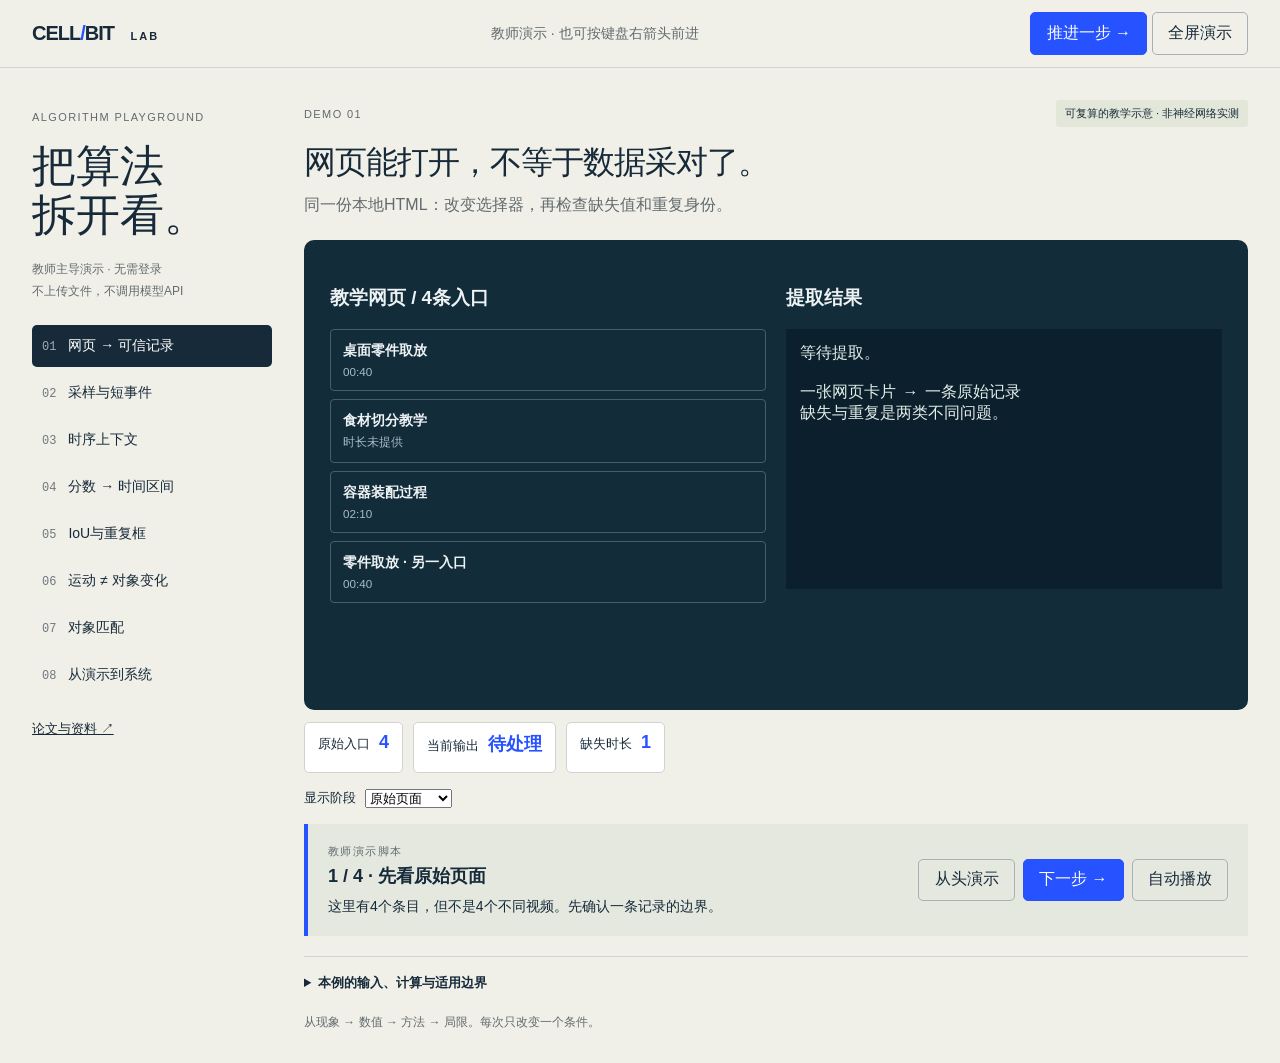
==== lab/index.html @ ec16a0c6 "Add interactive vision algorithm lab" ====
<!doctype html>
<html lang="zh-CN">
<head><meta charset="utf-8"><meta name="viewport" content="width=device-width,initial-scale=1"><meta name="description" content="CellBit 视觉算法演示台：由教师逐步演示采集、采样、时间定位、对象匹配与变化检测。"><title>CellBit Lab · 从视频到变化</title><link rel="icon" href="../favicon.svg"><link rel="stylesheet" href="lab.css"><script src="math.js" defer></script><script src="lab.js" defer></script></head>
<body>
<a href="#demo-stage" class="skip">跳至演示</a>
<header><a class="brand" href="../index.html">CELL<span>/</span>BIT <small>LAB</small></a><span class="header-title">教师演示 · 也可按键盘右箭头前进</span><div><button id="next-top" class="primary">推进一步 →</button> <button id="fullscreen">全屏演示</button></div></header>
<main>
<aside><p class="eyebrow">ALGORITHM PLAYGROUND</p><h1>把算法<br>拆开看。</h1><p class="intro">教师主导演示 · 无需登录<br>不上传文件，不调用模型API</p><nav id="nav" aria-label="选择演示"></nav><a class="reading" href="sources.html">论文与资料 ↗</a></aside>
<section class="workspace" id="demo-stage" tabindex="-1"><div class="section-top"><span id="demo-index" class="eyebrow"></span><span class="tag">可复算的教学示意 · 非神经网络实测</span></div><h2 id="title"></h2><p id="subtitle"></p>
<div class="display"><canvas id="view" width="1100" height="470" role="img" aria-label="算法输入、中间过程和输出可视化"></canvas><div id="html-view" hidden></div></div>
<div class="readout" id="readout" aria-live="polite"></div><div id="controls" class="controls"></div>
<div class="tour"><div><span class="eyebrow">教师演示脚本</span><strong id="step-title"></strong><p id="step-text"></p></div><div class="tour-buttons"><button id="reset">从头演示</button><button class="primary" id="next">下一步 →</button><button id="play">自动播放</button></div></div>
<details><summary>本例的输入、计算与适用边界</summary><p id="limits"></p><pre id="formula"></pre></details>
<footer>从现象 → 数值 → 方法 → 局限。每次只改变一个条件。</footer>
</section></main></body></html>
---- lab/lab.css ----
:root{--paper:#f1f0e8;--ink:#172a3a;--muted:#626b6f;--blue:#2752ff;--lime:#c8ff2f;--orange:#ff744c;--line:#d0d4d0}*{box-sizing:border-box}body{margin:0;background:var(--paper);color:var(--ink);font-family:Arial,"Microsoft YaHei",sans-serif}a{color:inherit}button,input,select{font:inherit}button{min-height:42px;padding:.6rem .95rem;border:1px solid #a7b0b3;border-radius:5px;background:transparent;color:var(--ink);cursor:pointer}button:hover{background:#e2e7e1}button:focus-visible,a:focus-visible,input:focus-visible{outline:3px solid var(--blue);outline-offset:3px}button:disabled{opacity:.45;cursor:default}.primary{background:var(--blue);border-color:var(--blue);color:white}.primary:hover{background:#143bd6}header{height:68px;display:flex;align-items:center;justify-content:space-between;padding:0 32px;border-bottom:1px solid var(--line)}.brand{text-decoration:none;font-size:20px;font-weight:800;letter-spacing:-1px}.brand span{color:var(--blue)}.brand small{font-size:11px;letter-spacing:2px;margin-left:12px}.header-title{color:var(--muted);font-size:14px}main{max-width:1620px;margin:auto;display:grid;grid-template-columns:240px minmax(0,1fr);gap:32px;padding:32px}aside h1{font-size:44px;line-height:1.12;font-weight:500;margin:18px 0}.eyebrow{font-size:11px;letter-spacing:1.4px;text-transform:uppercase;color:var(--muted)}.intro{font-size:12px;line-height:1.9;color:var(--muted)}nav{display:flex;flex-direction:column;gap:5px;margin-top:22px}nav button{text-align:left;border:none;padding:11px 10px;font-size:14px}nav button[aria-current=true]{background:var(--ink);color:white}nav .n{font:12px Consolas,monospace;opacity:.6;margin-right:12px}.reading{display:inline-block;margin-top:24px;font-size:13px}.workspace{min-width:0}.section-top{display:flex;gap:14px;justify-content:space-between;align-items:center}.tag{background:#e2e7d9;padding:6px 9px;font-size:11px;border-radius:3px}h2{font-size:32px;margin:14px 0 8px;font-weight:550;letter-spacing:-1px}#subtitle{color:var(--muted);line-height:1.55;margin:0 0 22px}.display{background:#132c3a;border-radius:10px;overflow:hidden;position:relative}canvas{display:block;width:100%;height:auto}.readout{display:flex;flex-wrap:wrap;gap:10px;min-height:51px;margin-top:12px}.metric{background:white;border:1px solid var(--line);padding:9px 13px;border-radius:5px;font-size:13px}.metric b{color:var(--blue);font-size:18px;margin-left:9px;font-variant-numeric:tabular-nums}.controls{display:flex;gap:18px;flex-wrap:wrap;padding:16px 0}.control{font-size:13px;display:flex;gap:9px;align-items:center;flex-wrap:wrap}.control input[type=range]{width:150px;accent-color:var(--blue)}.control output{font-family:Consolas,monospace;min-width:32px}.tour{background:#e4e8df;border-left:4px solid var(--blue);padding:17px 20px;display:flex;align-items:center;justify-content:space-between;gap:20px}.tour strong{display:block;margin-top:5px;font-size:18px}.tour p{font-size:14px;line-height:1.7;max-width:720px;margin:7px 0 0}.tour-buttons{display:flex;gap:8px;flex-wrap:wrap;min-width:180px;justify-content:flex-end}details{border-top:1px solid var(--line);margin-top:20px;padding-top:14px;font-size:13px;line-height:1.8}summary{cursor:pointer;font-weight:bold}pre{white-space:pre-wrap;word-break:break-word;background:#e5e9e8;padding:14px;font-size:13px}footer{font-size:12px;color:var(--muted);margin-top:20px}.skip{position:fixed;top:-100px;background:white;padding:12px;z-index:10}.skip:focus{top:0}#html-view{padding:26px;color:#edf2f4;min-height:470px}.crawl-columns{display:grid;grid-template-columns:1fr 1fr;gap:20px}.source-card{border:1px solid #44606c;padding:12px;margin:8px 0;border-radius:4px;font-size:14px}.source-card small{display:block;color:#a7bcc6;margin-top:5px}#html-view pre{background:#0b202c;color:#e4efeb;font-size:16px;margin:8px 0;min-height:260px}.reading-page{max-width:1000px;margin:45px auto;padding:0 25px}.paper{padding:24px 0;border-top:1px solid var(--line);line-height:1.8}.paper h2{font-size:24px}.paper a{color:var(--blue)}.paper .meta{font-size:13px;color:var(--muted)}.paper p{max-width:850px}.paper h3{font-size:15px}.paper ul{padding-left:24px}.paper li{margin:6px 0}body:fullscreen{overflow:auto;background:var(--paper)}@media(max-width:1000px){main{grid-template-columns:180px minmax(0,1fr);padding:20px;gap:22px}aside h1{font-size:36px}.tour{display:block}.tour-buttons{margin-top:14px;justify-content:flex-start}}@media(max-width:700px){header{padding:0 16px}.header-title{display:none}main{display:block;padding:18px}aside h1,.intro{display:none}aside>.eyebrow{margin-top:0}nav{flex-direction:row;overflow-x:auto;margin:0 0 15px}nav button{white-space:nowrap}nav .n{margin-right:5px}.reading{margin:0 0 20px}h2{font-size:25px}.tag{font-size:10px}.section-top{align-items:flex-start}#subtitle{font-size:14px}.crawl-columns{grid-template-columns:1fr}#html-view{padding:15px}.control input[type=range]{width:120px}.tour{padding:15px}#play{display:none}}@media(prefers-reduced-motion:reduce){*{scroll-behavior:auto!important;animation:none!important}}
[hidden]{display:none!important}
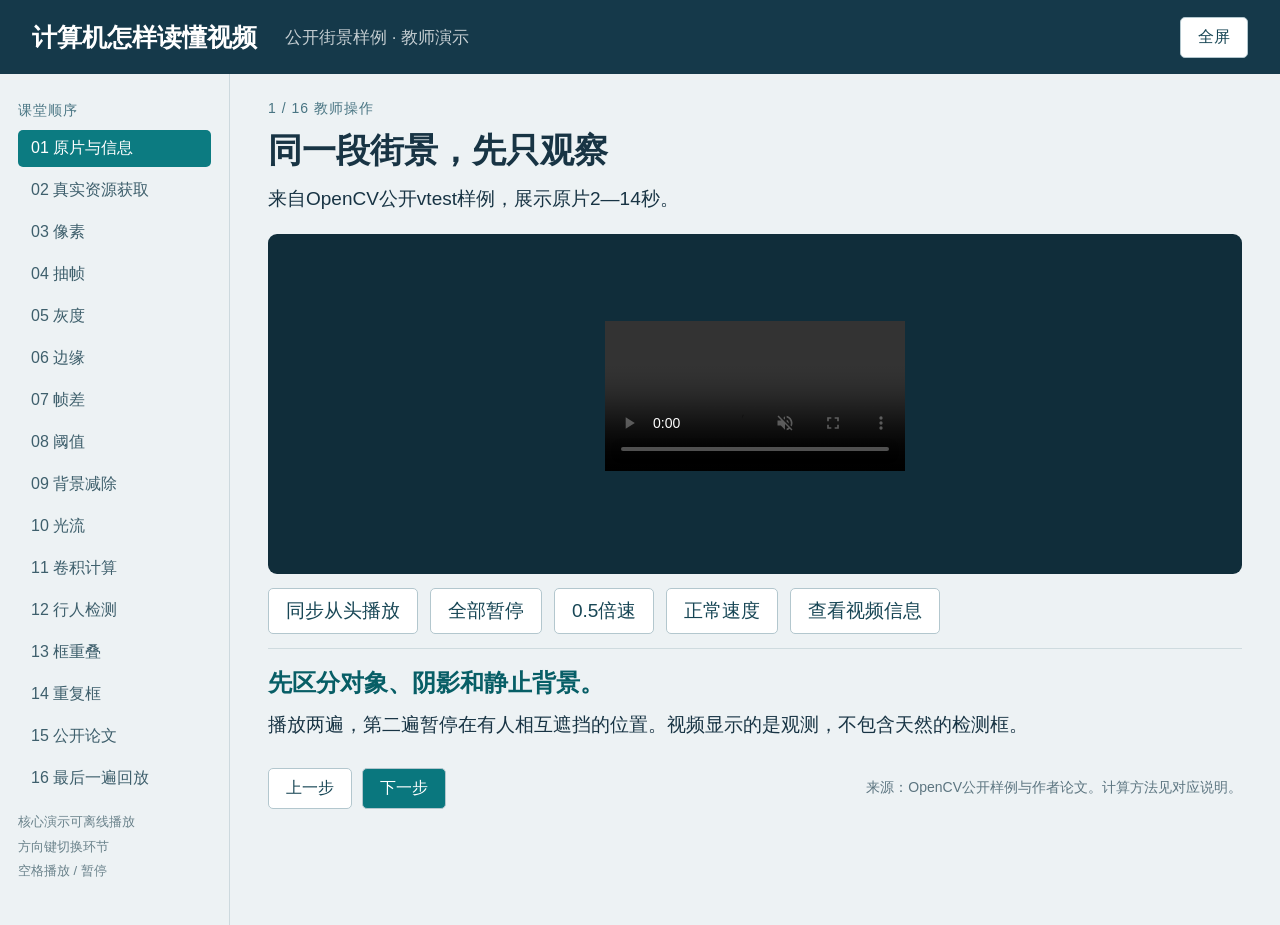
==== commit 86514aab: "Revamp video analysis teaching lab" ====
--- a/lab/index.html
+++ b/lab/index.html
@@ -1,15 +1,3 @@
 <!doctype html>
-<html lang="zh-CN">
-<head><meta charset="utf-8"><meta name="viewport" content="width=device-width,initial-scale=1"><meta name="description" content="CellBit 视觉算法演示台：由教师逐步演示采集、采样、时间定位、对象匹配与变化检测。"><title>CellBit Lab · 从视频到变化</title><link rel="icon" href="../favicon.svg"><link rel="stylesheet" href="lab.css"><script src="math.js" defer></script><script src="lab.js" defer></script></head>
-<body>
-<a href="#demo-stage" class="skip">跳至演示</a>
-<header><a class="brand" href="../index.html">CELL<span>/</span>BIT <small>LAB</small></a><span class="header-title">教师演示 · 也可按键盘右箭头前进</span><div><button id="next-top" class="primary">推进一步 →</button> <button id="fullscreen">全屏演示</button></div></header>
-<main>
-<aside><p class="eyebrow">ALGORITHM PLAYGROUND</p><h1>把算法<br>拆开看。</h1><p class="intro">教师主导演示 · 无需登录<br>不上传文件，不调用模型API</p><nav id="nav" aria-label="选择演示"></nav><a class="reading" href="sources.html">论文与资料 ↗</a></aside>
-<section class="workspace" id="demo-stage" tabindex="-1"><div class="section-top"><span id="demo-index" class="eyebrow"></span><span class="tag">可复算的教学示意 · 非神经网络实测</span></div><h2 id="title"></h2><p id="subtitle"></p>
-<div class="display"><canvas id="view" width="1100" height="470" role="img" aria-label="算法输入、中间过程和输出可视化"></canvas><div id="html-view" hidden></div></div>
-<div class="readout" id="readout" aria-live="polite"></div><div id="controls" class="controls"></div>
-<div class="tour"><div><span class="eyebrow">教师演示脚本</span><strong id="step-title"></strong><p id="step-text"></p></div><div class="tour-buttons"><button id="reset">从头演示</button><button class="primary" id="next">下一步 →</button><button id="play">自动播放</button></div></div>
-<details><summary>本例的输入、计算与适用边界</summary><p id="limits"></p><pre id="formula"></pre></details>
-<footer>从现象 → 数值 → 方法 → 局限。每次只改变一个条件。</footer>
-</section></main></body></html>
+<html lang="zh-CN"><head><meta charset="utf-8"><meta name="viewport" content="width=device-width,initial-scale=1"><title>计算机怎样读懂视频 · 教师演示台</title><link rel="stylesheet" href="lesson.css"><script src="listing.js" defer></script><script src="pixels.js" defer></script><script src="lesson.js" defer></script></head>
+<body><header><b>计算机怎样读懂视频</b><span>公开街景样例 · 教师演示</span><button id="full">全屏</button></header><main><aside><p class="eyebrow">课堂顺序</p><nav id="nav"></nav><p class="small">核心演示可离线播放<br>方向键切换环节<br>空格播放 / 暂停</p></aside><section><p id="number" class="eyebrow"></p><h1 id="title"></h1><p id="intro" class="intro"></p><div id="stage"></div><div id="controls"></div><div class="explain"><strong id="tip"></strong><p id="say"></p></div><div class="bottom"><button id="back">上一步</button><button id="next">下一步</button><span id="evidence"></span></div></section></main></body></html>
--- a/lab/lesson.css
+++ b/lab/lesson.css
@@ -0,0 +1,2 @@
+*{box-sizing:border-box}body{margin:0;background:#edf2f4;color:#183444;font-family:"Microsoft YaHei",Arial,sans-serif}header{height:74px;display:flex;align-items:center;gap:28px;padding:0 32px;background:#15394a;color:#fff}header b{font-size:25px}header span{opacity:.75;font-size:17px}header button{margin-left:auto}main{display:grid;grid-template-columns:230px 1fr;max-width:1680px;margin:auto}aside{padding:28px 18px;border-right:1px solid #cdd9de}nav{display:grid;gap:5px}nav a{display:block;text-decoration:none;color:#3e5f6c;padding:8px 13px;border-radius:5px;font-size:16px}nav a.active{background:#0c7b81;color:#fff}section{padding:26px 38px;min-width:0}.eyebrow{color:#497583;font-size:14px;letter-spacing:1px;margin:0 0 10px}h1{font-size:34px;margin:0 0 10px}.intro{font-size:19px;margin:0 0 20px;line-height:1.6}#stage{background:#102d3a;border-radius:9px;color:#f3f8fa;min-height:340px;padding:16px;display:flex;justify-content:center;align-items:center;overflow:hidden}#stage video{max-width:100%;max-height:430px;display:block}#stage img{max-width:100%;max-height:430px;object-fit:contain;display:block}#stage canvas{max-width:100%;height:auto;display:block}.pair{display:grid;grid-template-columns:1fr 1fr;gap:16px;width:100%;align-items:center}.pair p{text-align:center;font-size:18px;margin:7px 0 0}.source{width:100%;padding:8px 16px}.source h2{font-size:24px}.source a{color:#9fe6e1}.source table{border-collapse:collapse;width:100%;font-size:20px}.source td,.source th{border-bottom:1px solid #3f6070;text-align:left;padding:12px}.source pre{font-family:Consolas,monospace;font-size:19px;white-space:pre-wrap;line-height:1.6}.source p,.source li{font-size:20px;line-height:1.7}.grid{display:grid;grid-template-columns:repeat(2,1fr);gap:20px}button,select{font:inherit;padding:9px 17px;background:#fff;color:#174655;border:1px solid #b3c7ce;border-radius:5px;cursor:pointer}button:hover{background:#d4e9eb}button:focus-visible,a:focus-visible{outline:3px solid #e8a354}button.active{background:#007d82;color:#fff}#controls{display:flex;align-items:center;gap:12px;flex-wrap:wrap;margin:14px 0;font-size:19px}#controls input{min-width:200px}.explain{padding:18px 0 6px;border-top:1px solid #cfdbdf}.explain strong{font-size:24px;color:#075e66}.explain p{font-size:19px;line-height:1.7;margin:10px 0}.bottom{display:flex;align-items:center;gap:10px;padding-top:10px}#next{background:#0a777e;color:white}.bottom span{font-size:14px;color:#5c7580;margin-left:auto;text-align:right;max-width:62%}.small{font-size:13px;line-height:1.9;color:#6a828b}code{background:#244451;padding:3px 5px;color:#aff1e8}@media(max-width:1000px){main{grid-template-columns:170px 1fr}section{padding:22px}nav a{font-size:14px;padding:7px}header span{display:none}h1{font-size:29px}.source table{font-size:16px}}@media(max-width:650px){main{display:block}aside{display:none}section{padding:18px}.pair{grid-template-columns:1fr}header{padding:0 15px}header b{font-size:19px}}
+pre{overflow-wrap:anywhere;word-break:break-word}
